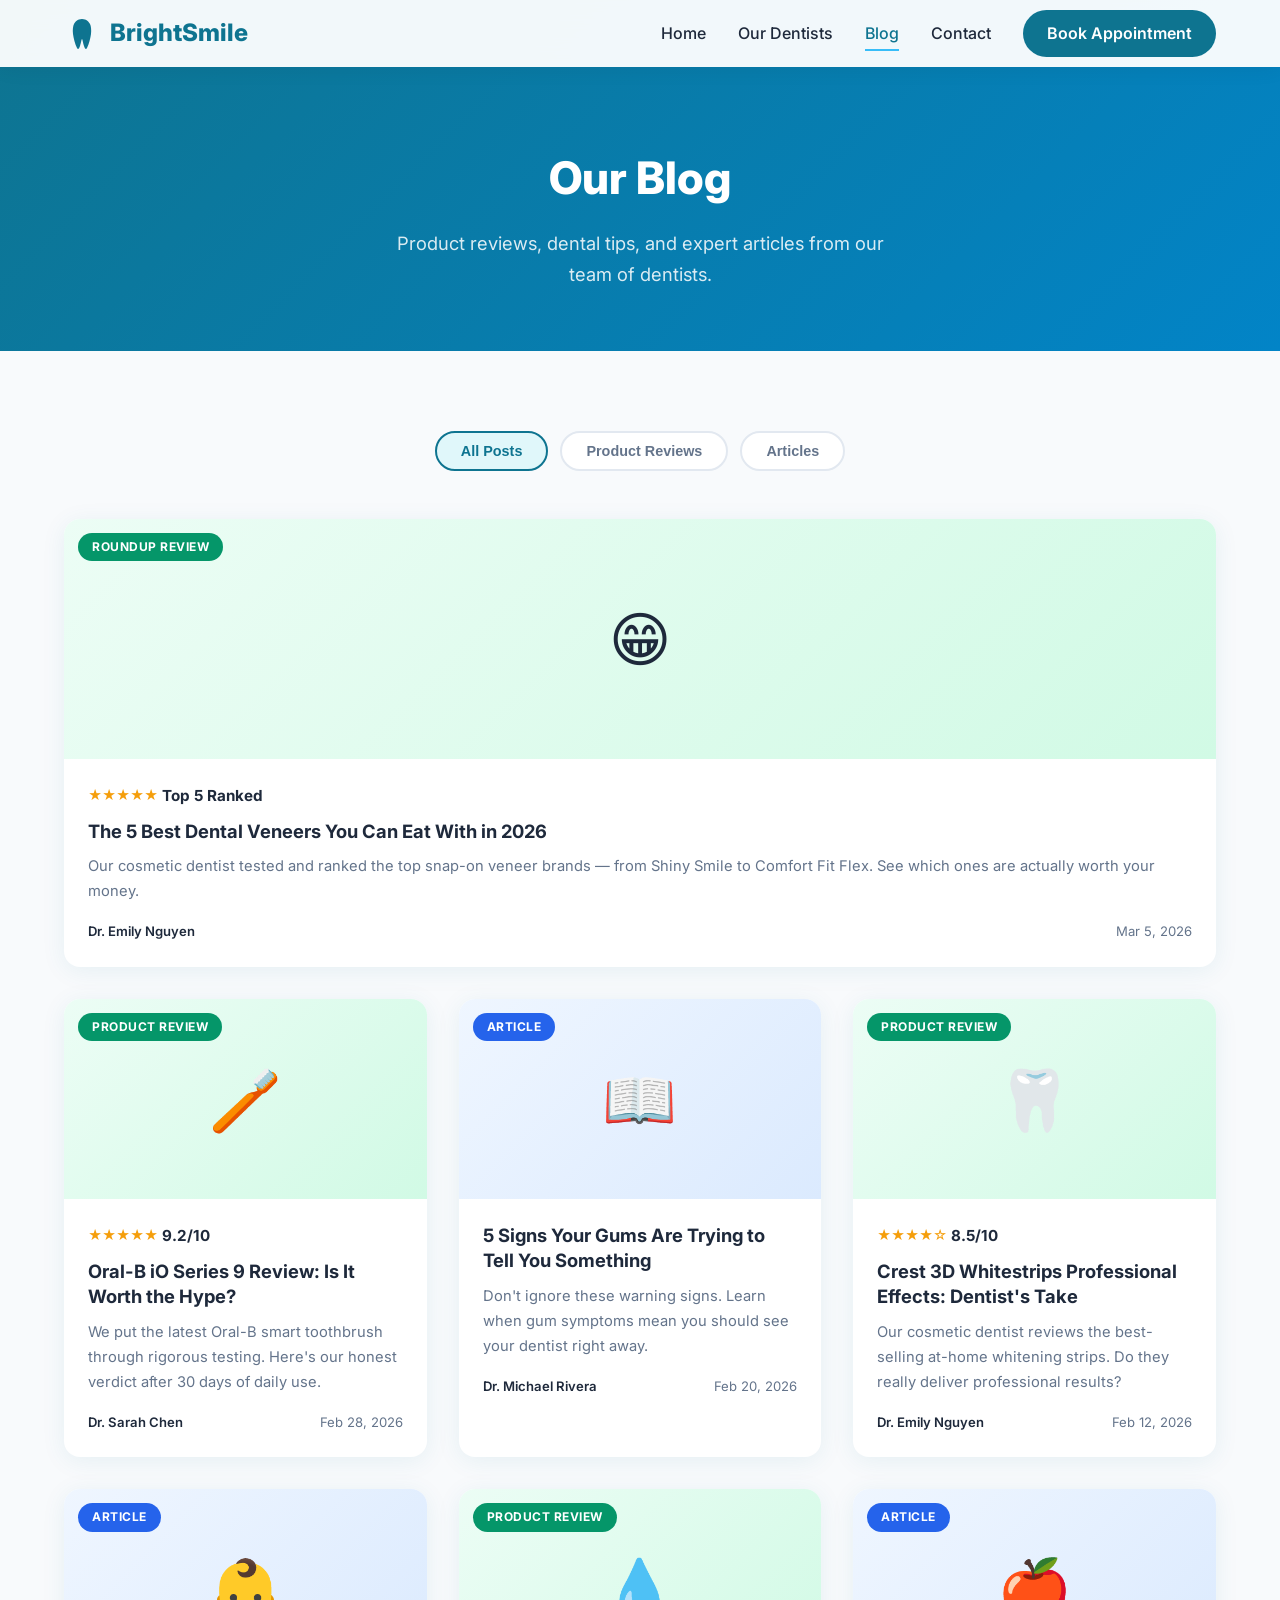
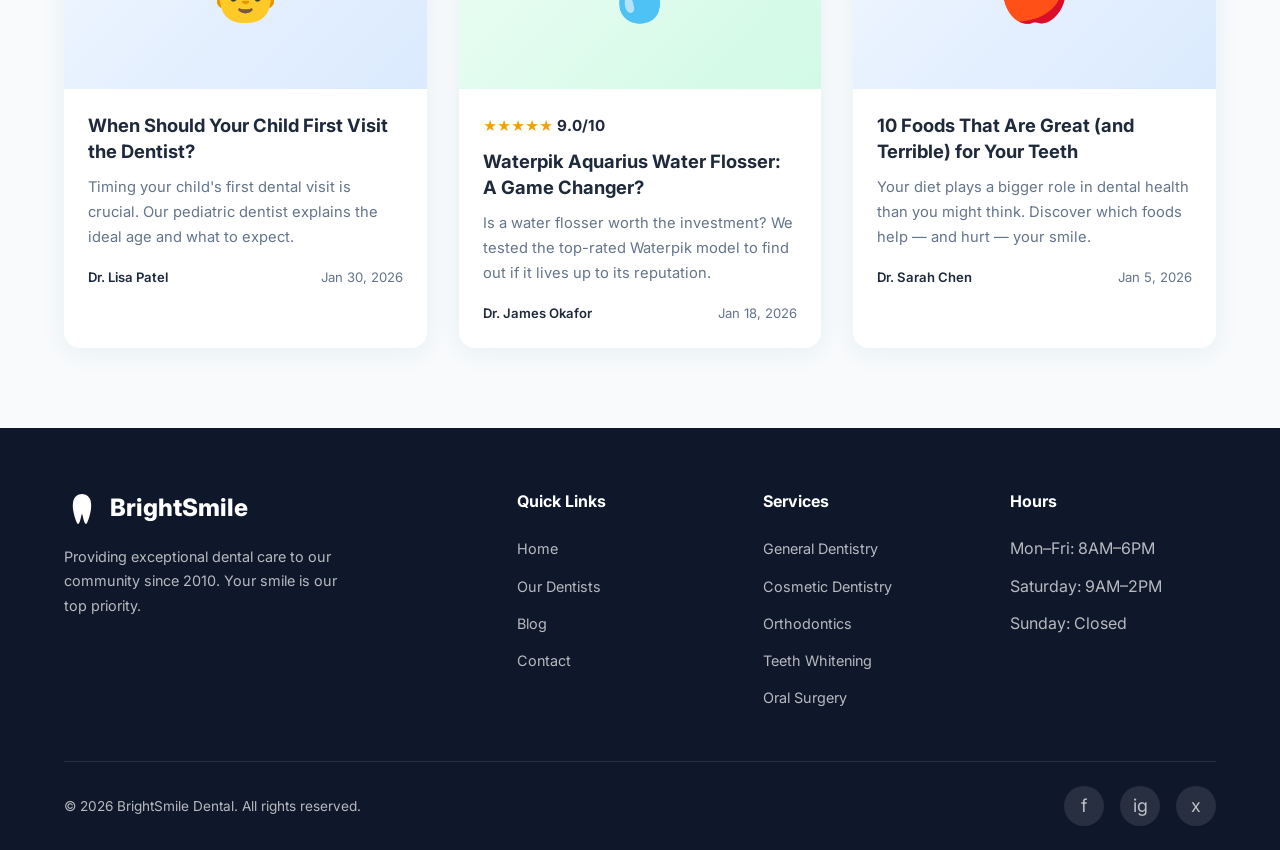
==== blog.html @ 6932d420 "Initial commit - BrightSmile Dental website" ====
<!DOCTYPE html>
<html lang="en">
<head>
  <!-- Google Tag Manager -->
<script>(function(w,d,s,l,i){w[l]=w[l]||[];w[l].push({'gtm.start':
new Date().getTime(),event:'gtm.js'});var f=d.getElementsByTagName(s)[0],
j=d.createElement(s),dl=l!='dataLayer'?'&l='+l:'';j.async=true;j.src=
'https://www.googletagmanager.com/gtm.js?id='+i+dl;f.parentNode.insertBefore(j,f);
})(window,document,'script','dataLayer','GTM-MJXPTK9');</script>
<!-- End Google Tag Manager -->
  <meta charset="UTF-8">
  <meta name="viewport" content="width=device-width, initial-scale=1.0">
  <title>Blog | BrightSmile Dental</title>
  <link rel="preconnect" href="https://fonts.googleapis.com">
  <link href="https://fonts.googleapis.com/css2?family=Inter:wght@400;500;600;700;800&display=swap" rel="stylesheet">
  <link rel="icon" type="image/svg+xml" href="favicon.svg">
  <link rel="stylesheet" href="styles.css">
</head>
<body>
<!-- Google Tag Manager (noscript) -->
<noscript><iframe src="https://www.googletagmanager.com/ns.html?id=GTM-MJXPTK9"
height="0" width="0" style="display:none;visibility:hidden"></iframe></noscript>
<!-- End Google Tag Manager (noscript) -->

  <!-- NAVBAR -->
  <nav class="navbar scrolled" id="navbar">
    <div class="container">
      <a href="index.html" class="logo">
        <svg viewBox="0 0 36 36" fill="none"><path d="M18 3C13.5 3 11 6 10 8C9 10 8.5 14 9 18C9.5 22 11 28 13 32C14 34 15 33 16 30C17 27 17.5 23 18 23C18.5 23 19 27 20 30C21 33 22 34 23 32C25 28 26.5 22 27 18C27.5 14 27 10 26 8C25 6 22.5 3 18 3Z" fill="currentColor"/></svg>
        BrightSmile
      </a>
      <div class="nav-links" id="navLinks">
        <a href="index.html">Home</a>
        <a href="dentists.html">Our Dentists</a>
        <a href="blog.html" class="active">Blog</a>
        <a href="index.html#contact">Contact</a>
        <a href="index.html#contact" class="nav-cta">Book Appointment</a>
      </div>
      <button class="mobile-toggle" id="mobileToggle" aria-label="Toggle menu">
        <span></span><span></span><span></span>
      </button>
    </div>
  </nav>

  <!-- PAGE HERO -->
  <section class="page-hero">
    <h1>Our Blog</h1>
    <p>Product reviews, dental tips, and expert articles from our team of dentists.</p>
  </section>

  <!-- BLOG LISTING -->
  <section class="section">
    <div class="container">

      <!-- Filters -->
      <div class="blog-filters">
        <button class="filter-btn active" data-filter="all">All Posts</button>
        <button class="filter-btn" data-filter="review">Product Reviews</button>
        <button class="filter-btn" data-filter="article">Articles</button>
      </div>

      <div class="blog-grid" id="blogGrid">

        <!-- FEATURED: Best Veneers Roundup -->
        <div class="blog-card" data-type="review" style="grid-column: 1 / -1;">
          <div class="blog-card-image review" style="height:240px;background:linear-gradient(135deg, #ecfdf5, #d1fae5);">
            😁
            <span class="blog-tag review">Roundup Review</span>
          </div>
          <div class="blog-card-body">
            <div class="rating">
              <span class="stars-small">★★★★★</span>
              <span class="score">Top 5 Ranked</span>
            </div>
            <h3><a href="best-veneers.html">The 5 Best Dental Veneers You Can Eat With in 2026</a></h3>
            <p class="excerpt">Our cosmetic dentist tested and ranked the top snap-on veneer brands — from Shiny Smile to Comfort Fit Flex. See which ones are actually worth your money.</p>
            <div class="blog-card-meta">
              <span class="author">Dr. Emily Nguyen</span>
              <span>Mar 5, 2026</span>
            </div>
          </div>
        </div>

        <!-- Post 1: Product Review -->
        <div class="blog-card" data-type="review">
          <div class="blog-card-image review">
            🪥
            <span class="blog-tag review">Product Review</span>
          </div>
          <div class="blog-card-body">
            <div class="rating">
              <span class="stars-small">★★★★★</span>
              <span class="score">9.2/10</span>
            </div>
            <h3><a href="post-oral-b-review.html">Oral-B iO Series 9 Review: Is It Worth the Hype?</a></h3>
            <p class="excerpt">We put the latest Oral-B smart toothbrush through rigorous testing. Here's our honest verdict after 30 days of daily use.</p>
            <div class="blog-card-meta">
              <span class="author">Dr. Sarah Chen</span>
              <span>Feb 28, 2026</span>
            </div>
          </div>
        </div>

        <!-- Post 2: Article -->
        <div class="blog-card" data-type="article">
          <div class="blog-card-image article">
            📖
            <span class="blog-tag article">Article</span>
          </div>
          <div class="blog-card-body">
            <h3><a href="post-gum-health.html">5 Signs Your Gums Are Trying to Tell You Something</a></h3>
            <p class="excerpt">Don't ignore these warning signs. Learn when gum symptoms mean you should see your dentist right away.</p>
            <div class="blog-card-meta">
              <span class="author">Dr. Michael Rivera</span>
              <span>Feb 20, 2026</span>
            </div>
          </div>
        </div>

        <!-- Post 3: Product Review -->
        <div class="blog-card" data-type="review">
          <div class="blog-card-image review">
            🦷
            <span class="blog-tag review">Product Review</span>
          </div>
          <div class="blog-card-body">
            <div class="rating">
              <span class="stars-small">★★★★☆</span>
              <span class="score">8.5/10</span>
            </div>
            <h3><a href="post-whitening-strips.html">Crest 3D Whitestrips Professional Effects: Dentist's Take</a></h3>
            <p class="excerpt">Our cosmetic dentist reviews the best-selling at-home whitening strips. Do they really deliver professional results?</p>
            <div class="blog-card-meta">
              <span class="author">Dr. Emily Nguyen</span>
              <span>Feb 12, 2026</span>
            </div>
          </div>
        </div>

        <!-- Post 4: Article -->
        <div class="blog-card" data-type="article">
          <div class="blog-card-image article">
            👶
            <span class="blog-tag article">Article</span>
          </div>
          <div class="blog-card-body">
            <h3><a href="post-kids-first-visit.html">When Should Your Child First Visit the Dentist?</a></h3>
            <p class="excerpt">Timing your child's first dental visit is crucial. Our pediatric dentist explains the ideal age and what to expect.</p>
            <div class="blog-card-meta">
              <span class="author">Dr. Lisa Patel</span>
              <span>Jan 30, 2026</span>
            </div>
          </div>
        </div>

        <!-- Post 5: Product Review -->
        <div class="blog-card" data-type="review">
          <div class="blog-card-image review">
            💧
            <span class="blog-tag review">Product Review</span>
          </div>
          <div class="blog-card-body">
            <div class="rating">
              <span class="stars-small">★★★★★</span>
              <span class="score">9.0/10</span>
            </div>
            <h3><a href="post-waterpik-review.html">Waterpik Aquarius Water Flosser: A Game Changer?</a></h3>
            <p class="excerpt">Is a water flosser worth the investment? We tested the top-rated Waterpik model to find out if it lives up to its reputation.</p>
            <div class="blog-card-meta">
              <span class="author">Dr. James Okafor</span>
              <span>Jan 18, 2026</span>
            </div>
          </div>
        </div>

        <!-- Post 6: Article -->
        <div class="blog-card" data-type="article">
          <div class="blog-card-image article">
            🍎
            <span class="blog-tag article">Article</span>
          </div>
          <div class="blog-card-body">
            <h3><a href="post-foods-for-teeth.html">10 Foods That Are Great (and Terrible) for Your Teeth</a></h3>
            <p class="excerpt">Your diet plays a bigger role in dental health than you might think. Discover which foods help — and hurt — your smile.</p>
            <div class="blog-card-meta">
              <span class="author">Dr. Sarah Chen</span>
              <span>Jan 5, 2026</span>
            </div>
          </div>
        </div>

      </div>
    </div>
  </section>

  <!-- FOOTER -->
  <footer class="footer">
    <div class="container">
      <div class="footer-grid">
        <div class="footer-brand">
          <a href="index.html" class="logo">
            <svg viewBox="0 0 36 36" fill="none"><path d="M18 3C13.5 3 11 6 10 8C9 10 8.5 14 9 18C9.5 22 11 28 13 32C14 34 15 33 16 30C17 27 17.5 23 18 23C18.5 23 19 27 20 30C21 33 22 34 23 32C25 28 26.5 22 27 18C27.5 14 27 10 26 8C25 6 22.5 3 18 3Z" fill="currentColor"/></svg>
            BrightSmile
          </a>
          <p>Providing exceptional dental care to our community since 2010. Your smile is our top priority.</p>
        </div>
        <div>
          <h4>Quick Links</h4>
          <ul>
            <li><a href="index.html">Home</a></li>
            <li><a href="dentists.html">Our Dentists</a></li>
            <li><a href="blog.html">Blog</a></li>
            <li><a href="index.html#contact">Contact</a></li>
          </ul>
        </div>
        <div>
          <h4>Services</h4>
          <ul>
            <li><a href="#">General Dentistry</a></li>
            <li><a href="#">Cosmetic Dentistry</a></li>
            <li><a href="#">Orthodontics</a></li>
            <li><a href="#">Teeth Whitening</a></li>
            <li><a href="#">Oral Surgery</a></li>
          </ul>
        </div>
        <div>
          <h4>Hours</h4>
          <ul>
            <li>Mon–Fri: 8AM–6PM</li>
            <li>Saturday: 9AM–2PM</li>
            <li>Sunday: Closed</li>
          </ul>
        </div>
      </div>
      <div class="footer-bottom">
        <p>&copy; 2026 BrightSmile Dental. All rights reserved.</p>
        <div class="social-links">
          <a href="#" aria-label="Facebook">f</a>
          <a href="#" aria-label="Instagram">ig</a>
          <a href="#" aria-label="Twitter">x</a>
        </div>
      </div>
    </div>
  </footer>

  <script src="main.js"></script>
</body>
</html>
---- styles.css ----
/* ===== RESET & BASE ===== */
*, *::before, *::after {
  margin: 0;
  padding: 0;
  box-sizing: border-box;
}

:root {
  --primary: #0e7490;
  --primary-dark: #0a5a6e;
  --primary-light: #e0f7fa;
  --accent: #38bdf8;
  --text: #1e293b;
  --text-light: #64748b;
  --white: #ffffff;
  --bg: #f8fafc;
  --card-shadow: 0 4px 24px rgba(14, 116, 144, 0.08);
  --radius: 16px;
  --radius-sm: 10px;
  --transition: 0.3s ease;
}

html {
  scroll-behavior: smooth;
  font-size: 16px;
}

body {
  font-family: 'Inter', 'Segoe UI', system-ui, -apple-system, sans-serif;
  color: var(--text);
  background: var(--bg);
  line-height: 1.7;
}

a {
  text-decoration: none;
  color: inherit;
}

ul { list-style: none; }
img { max-width: 100%; display: block; }

/* ===== UTILITIES ===== */
.container {
  max-width: 1200px;
  margin: 0 auto;
  padding: 0 24px;
}

.section {
  padding: 80px 0;
}

.section-title {
  font-size: 2.2rem;
  font-weight: 800;
  text-align: center;
  margin-bottom: 12px;
  color: var(--text);
}

.section-subtitle {
  text-align: center;
  color: var(--text-light);
  font-size: 1.1rem;
  margin-bottom: 48px;
  max-width: 560px;
  margin-left: auto;
  margin-right: auto;
}

.btn {
  display: inline-flex;
  align-items: center;
  gap: 8px;
  padding: 14px 32px;
  border-radius: 50px;
  font-weight: 600;
  font-size: 1rem;
  cursor: pointer;
  border: none;
  transition: var(--transition);
}

.btn-primary {
  background: var(--primary);
  color: var(--white);
}

.btn-primary:hover {
  background: var(--primary-dark);
  transform: translateY(-2px);
  box-shadow: 0 8px 24px rgba(14, 116, 144, 0.3);
}

.btn-outline {
  background: transparent;
  color: var(--primary);
  border: 2px solid var(--primary);
}

.btn-outline:hover {
  background: var(--primary);
  color: var(--white);
}

.btn-white {
  background: var(--white);
  color: var(--primary);
}

.btn-white:hover {
  background: var(--primary-light);
  transform: translateY(-2px);
}

/* ===== NAVBAR ===== */
.navbar {
  position: fixed;
  top: 0;
  left: 0;
  width: 100%;
  z-index: 1000;
  padding: 16px 0;
  transition: var(--transition);
  background: transparent;
}

.navbar.scrolled {
  background: rgba(255, 255, 255, 0.95);
  backdrop-filter: blur(12px);
  box-shadow: 0 2px 20px rgba(0,0,0,0.06);
  padding: 10px 0;
}

.navbar .container {
  display: flex;
  align-items: center;
  justify-content: space-between;
}

.logo {
  display: flex;
  align-items: center;
  gap: 10px;
  font-size: 1.5rem;
  font-weight: 800;
  color: var(--white);
  transition: var(--transition);
}

.navbar.scrolled .logo {
  color: var(--primary);
}

.logo svg {
  width: 36px;
  height: 36px;
}

.nav-links {
  display: flex;
  align-items: center;
  gap: 32px;
}

.nav-links a {
  font-weight: 500;
  color: rgba(255,255,255,0.85);
  transition: var(--transition);
  position: relative;
}

.navbar.scrolled .nav-links a {
  color: var(--text);
}

.nav-links a:hover,
.nav-links a.active {
  color: var(--white);
}

.navbar.scrolled .nav-links a:hover,
.navbar.scrolled .nav-links a.active {
  color: var(--primary);
}

.nav-links a::after {
  content: '';
  position: absolute;
  bottom: -4px;
  left: 0;
  width: 0;
  height: 2px;
  background: var(--accent);
  transition: var(--transition);
}

.nav-links a:hover::after,
.nav-links a.active::after {
  width: 100%;
}

.nav-cta {
  padding: 10px 24px !important;
  border-radius: 50px;
  background: var(--white) !important;
  color: var(--primary) !important;
  font-weight: 600 !important;
}

.nav-cta::after {
  display: none !important;
}

.navbar.scrolled .nav-cta {
  background: var(--primary) !important;
  color: var(--white) !important;
}

.mobile-toggle {
  display: none;
  flex-direction: column;
  gap: 5px;
  cursor: pointer;
  background: none;
  border: none;
  padding: 4px;
}

.mobile-toggle span {
  width: 26px;
  height: 3px;
  background: var(--white);
  border-radius: 4px;
  transition: var(--transition);
}

.navbar.scrolled .mobile-toggle span {
  background: var(--text);
}

/* ===== HERO ===== */
.hero {
  min-height: 100vh;
  display: flex;
  align-items: center;
  background: linear-gradient(135deg, #0e7490 0%, #0284c7 50%, #38bdf8 100%);
  position: relative;
  overflow: hidden;
}

.hero::before {
  content: '';
  position: absolute;
  top: -200px;
  right: -200px;
  width: 600px;
  height: 600px;
  background: rgba(255,255,255,0.05);
  border-radius: 50%;
}

.hero::after {
  content: '';
  position: absolute;
  bottom: -100px;
  left: -100px;
  width: 400px;
  height: 400px;
  background: rgba(255,255,255,0.04);
  border-radius: 50%;
}

.hero .container {
  display: grid;
  grid-template-columns: 1fr 1fr;
  gap: 60px;
  align-items: center;
  position: relative;
  z-index: 1;
}

.hero-content h1 {
  font-size: 3.5rem;
  font-weight: 800;
  color: var(--white);
  line-height: 1.15;
  margin-bottom: 20px;
}

.hero-content h1 span {
  color: #bae6fd;
}

.hero-content p {
  font-size: 1.2rem;
  color: rgba(255,255,255,0.85);
  margin-bottom: 36px;
  max-width: 480px;
}

.hero-buttons {
  display: flex;
  gap: 16px;
  flex-wrap: wrap;
}

.hero-stats {
  display: flex;
  gap: 40px;
  margin-top: 48px;
}

.hero-stat {
  text-align: center;
}

.hero-stat .number {
  font-size: 2rem;
  font-weight: 800;
  color: var(--white);
}

.hero-stat .label {
  font-size: 0.85rem;
  color: rgba(255,255,255,0.7);
  margin-top: 2px;
}

.hero-image {
  display: flex;
  justify-content: center;
  align-items: center;
}

.hero-image-wrapper {
  width: 420px;
  height: 420px;
  background: rgba(255,255,255,0.1);
  border-radius: 50%;
  display: flex;
  align-items: center;
  justify-content: center;
  position: relative;
}

.hero-image-wrapper .tooth-icon {
  font-size: 180px;
  opacity: 0.9;
}

.hero-image-wrapper::before {
  content: '';
  position: absolute;
  inset: -20px;
  border-radius: 50%;
  border: 2px dashed rgba(255,255,255,0.15);
}

/* ===== SERVICES ===== */
.services {
  background: var(--white);
}

.services-grid {
  display: grid;
  grid-template-columns: repeat(auto-fit, minmax(260px, 1fr));
  gap: 28px;
}

.service-card {
  background: var(--bg);
  border-radius: var(--radius);
  padding: 36px 28px;
  text-align: center;
  transition: var(--transition);
  border: 1px solid transparent;
}

.service-card:hover {
  transform: translateY(-6px);
  box-shadow: var(--card-shadow);
  border-color: var(--primary-light);
}

.service-icon {
  width: 64px;
  height: 64px;
  border-radius: 16px;
  background: var(--primary-light);
  color: var(--primary);
  display: flex;
  align-items: center;
  justify-content: center;
  font-size: 28px;
  margin: 0 auto 20px;
}

.service-card h3 {
  font-size: 1.15rem;
  font-weight: 700;
  margin-bottom: 10px;
}

.service-card p {
  color: var(--text-light);
  font-size: 0.95rem;
}

/* ===== DENTISTS ===== */
.dentists-grid {
  display: grid;
  grid-template-columns: repeat(auto-fit, minmax(280px, 1fr));
  gap: 32px;
}

.dentist-card {
  background: var(--white);
  border-radius: var(--radius);
  overflow: hidden;
  box-shadow: var(--card-shadow);
  transition: var(--transition);
}

.dentist-card:hover {
  transform: translateY(-6px);
  box-shadow: 0 12px 40px rgba(14, 116, 144, 0.15);
}

.dentist-photo {
  height: 280px;
  background: linear-gradient(135deg, var(--primary-light), #dbeafe);
  display: flex;
  align-items: center;
  justify-content: center;
  font-size: 80px;
  position: relative;
}

.dentist-specialty-badge {
  position: absolute;
  bottom: 12px;
  right: 12px;
  background: var(--primary);
  color: var(--white);
  padding: 5px 14px;
  border-radius: 50px;
  font-size: 0.78rem;
  font-weight: 600;
}

.dentist-info {
  padding: 24px;
}

.dentist-info h3 {
  font-size: 1.2rem;
  font-weight: 700;
  margin-bottom: 4px;
}

.dentist-info .credentials {
  color: var(--primary);
  font-weight: 600;
  font-size: 0.9rem;
  margin-bottom: 10px;
}

.dentist-info p {
  color: var(--text-light);
  font-size: 0.92rem;
  margin-bottom: 14px;
}

.dentist-meta {
  display: flex;
  align-items: center;
  gap: 16px;
  color: var(--text-light);
  font-size: 0.85rem;
}

.dentist-meta span {
  display: flex;
  align-items: center;
  gap: 4px;
}

/* ===== TESTIMONIALS ===== */
.testimonials {
  background: var(--white);
}

.testimonials-grid {
  display: grid;
  grid-template-columns: repeat(auto-fit, minmax(340px, 1fr));
  gap: 28px;
}

.testimonial-card {
  background: var(--bg);
  border-radius: var(--radius);
  padding: 32px;
  position: relative;
}

.testimonial-card .quote {
  font-size: 2.5rem;
  color: var(--primary);
  line-height: 1;
  margin-bottom: 12px;
}

.testimonial-card p {
  color: var(--text-light);
  font-style: italic;
  margin-bottom: 20px;
  font-size: 1rem;
}

.testimonial-author {
  display: flex;
  align-items: center;
  gap: 12px;
}

.testimonial-avatar {
  width: 48px;
  height: 48px;
  border-radius: 50%;
  background: var(--primary-light);
  display: flex;
  align-items: center;
  justify-content: center;
  font-weight: 700;
  color: var(--primary);
}

.testimonial-author-info .name {
  font-weight: 700;
  font-size: 0.95rem;
}

.testimonial-author-info .role {
  color: var(--text-light);
  font-size: 0.82rem;
}

.stars {
  color: #f59e0b;
  margin-bottom: 8px;
  font-size: 1rem;
}

/* ===== BLOG PREVIEW ===== */
.blog-grid {
  display: grid;
  grid-template-columns: repeat(auto-fit, minmax(340px, 1fr));
  gap: 32px;
}

.blog-card {
  background: var(--white);
  border-radius: var(--radius);
  overflow: hidden;
  box-shadow: var(--card-shadow);
  transition: var(--transition);
}

.blog-card:hover {
  transform: translateY(-6px);
  box-shadow: 0 12px 40px rgba(14, 116, 144, 0.15);
}

.blog-card-image {
  height: 200px;
  display: flex;
  align-items: center;
  justify-content: center;
  font-size: 60px;
  position: relative;
}

.blog-card-image.review {
  background: linear-gradient(135deg, #ecfdf5, #d1fae5);
}

.blog-card-image.article {
  background: linear-gradient(135deg, #eff6ff, #dbeafe);
}

.blog-tag {
  position: absolute;
  top: 14px;
  left: 14px;
  padding: 4px 14px;
  border-radius: 50px;
  font-size: 0.75rem;
  font-weight: 700;
  text-transform: uppercase;
  letter-spacing: 0.5px;
}

.blog-tag.review {
  background: #059669;
  color: white;
}

.blog-tag.article {
  background: #2563eb;
  color: white;
}

.blog-card-body {
  padding: 24px;
}

.blog-card-body h3 {
  font-size: 1.15rem;
  font-weight: 700;
  margin-bottom: 10px;
  line-height: 1.4;
}

.blog-card-body h3 a:hover {
  color: var(--primary);
}

.blog-card-body .excerpt {
  color: var(--text-light);
  font-size: 0.92rem;
  margin-bottom: 16px;
}

.blog-card-meta {
  display: flex;
  align-items: center;
  justify-content: space-between;
  color: var(--text-light);
  font-size: 0.82rem;
}

.blog-card-meta .author {
  font-weight: 600;
  color: var(--text);
}

.rating {
  display: flex;
  align-items: center;
  gap: 4px;
  margin-bottom: 10px;
}

.rating .score {
  font-weight: 700;
  color: var(--text);
  font-size: 0.95rem;
}

.rating .stars-small {
  color: #f59e0b;
  font-size: 0.85rem;
}

/* ===== BLOG PAGE ===== */
.page-hero {
  padding: 140px 0 60px;
  background: linear-gradient(135deg, #0e7490 0%, #0284c7 100%);
  text-align: center;
  color: var(--white);
}

.page-hero h1 {
  font-size: 2.8rem;
  font-weight: 800;
  margin-bottom: 12px;
}

.page-hero p {
  font-size: 1.15rem;
  opacity: 0.85;
  max-width: 500px;
  margin: 0 auto;
}

.blog-filters {
  display: flex;
  justify-content: center;
  gap: 12px;
  margin-bottom: 48px;
  flex-wrap: wrap;
}

.filter-btn {
  padding: 10px 24px;
  border-radius: 50px;
  border: 2px solid #e2e8f0;
  background: var(--white);
  font-weight: 600;
  font-size: 0.9rem;
  cursor: pointer;
  transition: var(--transition);
  color: var(--text-light);
}

.filter-btn:hover,
.filter-btn.active {
  border-color: var(--primary);
  color: var(--primary);
  background: var(--primary-light);
}

/* ===== BLOG POST PAGE ===== */
.blog-post-hero {
  padding: 140px 0 40px;
  background: linear-gradient(135deg, #0e7490 0%, #0284c7 100%);
  color: var(--white);
}

.blog-post-hero .breadcrumb {
  font-size: 0.9rem;
  opacity: 0.7;
  margin-bottom: 20px;
}

.blog-post-hero .breadcrumb a {
  color: var(--white);
  opacity: 0.85;
}

.blog-post-hero .breadcrumb a:hover {
  opacity: 1;
}

.blog-post-hero h1 {
  font-size: 2.6rem;
  font-weight: 800;
  max-width: 800px;
  line-height: 1.2;
  margin-bottom: 20px;
}

.blog-post-meta {
  display: flex;
  align-items: center;
  gap: 24px;
  flex-wrap: wrap;
  font-size: 0.95rem;
  opacity: 0.85;
}

.blog-post-meta .author-name {
  font-weight: 600;
}

.blog-post-content {
  max-width: 800px;
  margin: 0 auto;
  padding: 60px 24px;
}

.blog-post-content h2 {
  font-size: 1.6rem;
  font-weight: 700;
  margin-top: 40px;
  margin-bottom: 16px;
  color: var(--text);
}

.blog-post-content h3 {
  font-size: 1.3rem;
  font-weight: 700;
  margin-top: 32px;
  margin-bottom: 12px;
}

.blog-post-content p {
  margin-bottom: 18px;
  color: var(--text);
  line-height: 1.8;
}

.blog-post-content ul,
.blog-post-content ol {
  margin-bottom: 18px;
  padding-left: 24px;
  list-style: disc;
}

.blog-post-content ol {
  list-style: decimal;
}

.blog-post-content li {
  margin-bottom: 8px;
  line-height: 1.7;
}

.product-rating-box {
  background: var(--primary-light);
  border-radius: var(--radius);
  padding: 32px;
  text-align: center;
  margin: 32px 0;
}

.product-rating-box .big-score {
  font-size: 3rem;
  font-weight: 800;
  color: var(--primary);
}

.product-rating-box .out-of {
  color: var(--text-light);
  font-size: 1.1rem;
}

.product-rating-box .verdict {
  font-weight: 700;
  margin-top: 8px;
  font-size: 1.1rem;
}

.pros-cons {
  display: grid;
  grid-template-columns: 1fr 1fr;
  gap: 24px;
  margin: 28px 0;
}

.pros, .cons {
  border-radius: var(--radius-sm);
  padding: 24px;
}

.pros {
  background: #ecfdf5;
}

.cons {
  background: #fef2f2;
}

.pros h4, .cons h4 {
  font-size: 1rem;
  margin-bottom: 12px;
}

.pros h4 { color: #059669; }
.cons h4 { color: #dc2626; }

.pros ul, .cons ul {
  list-style: none !important;
  padding-left: 0 !important;
}

.pros li::before {
  content: '✓ ';
  color: #059669;
  font-weight: 700;
}

.cons li::before {
  content: '✗ ';
  color: #dc2626;
  font-weight: 700;
}

/* ===== CTA SECTION ===== */
.cta-section {
  background: linear-gradient(135deg, #0e7490 0%, #0284c7 100%);
  text-align: center;
  padding: 80px 0;
}

.cta-section h2 {
  font-size: 2.2rem;
  font-weight: 800;
  color: var(--white);
  margin-bottom: 16px;
}

.cta-section p {
  color: rgba(255,255,255,0.85);
  font-size: 1.1rem;
  margin-bottom: 32px;
  max-width: 500px;
  margin-left: auto;
  margin-right: auto;
}

/* ===== CONTACT ===== */
.contact {
  background: var(--white);
}

.contact-grid {
  display: grid;
  grid-template-columns: 1fr 1fr;
  gap: 60px;
}

.contact-info h3 {
  font-size: 1.5rem;
  font-weight: 700;
  margin-bottom: 24px;
}

.contact-item {
  display: flex;
  gap: 16px;
  margin-bottom: 24px;
}

.contact-item-icon {
  width: 48px;
  height: 48px;
  border-radius: 12px;
  background: var(--primary-light);
  color: var(--primary);
  display: flex;
  align-items: center;
  justify-content: center;
  font-size: 20px;
  flex-shrink: 0;
}

.contact-item h4 {
  font-size: 0.95rem;
  font-weight: 700;
  margin-bottom: 2px;
}

.contact-item p {
  color: var(--text-light);
  font-size: 0.9rem;
}

.contact-form h3 {
  font-size: 1.5rem;
  font-weight: 700;
  margin-bottom: 24px;
}

.form-row {
  display: grid;
  grid-template-columns: 1fr 1fr;
  gap: 16px;
}

.form-group {
  margin-bottom: 16px;
}

.form-group label {
  display: block;
  font-weight: 600;
  font-size: 0.9rem;
  margin-bottom: 6px;
}

.form-group input,
.form-group textarea,
.form-group select {
  width: 100%;
  padding: 12px 16px;
  border: 2px solid #e2e8f0;
  border-radius: var(--radius-sm);
  font-family: inherit;
  font-size: 0.95rem;
  transition: var(--transition);
  background: var(--bg);
}

.form-group input:focus,
.form-group textarea:focus,
.form-group select:focus {
  outline: none;
  border-color: var(--primary);
  background: var(--white);
}

.form-group textarea {
  height: 120px;
  resize: vertical;
}

/* ===== FOOTER ===== */
.footer {
  background: #0f172a;
  color: rgba(255,255,255,0.7);
  padding: 60px 0 24px;
}

.footer-grid {
  display: grid;
  grid-template-columns: 2fr 1fr 1fr 1fr;
  gap: 40px;
  margin-bottom: 40px;
}

.footer-brand .logo {
  color: var(--white);
  margin-bottom: 16px;
}

.footer-brand p {
  font-size: 0.9rem;
  max-width: 280px;
  line-height: 1.7;
}

.footer h4 {
  color: var(--white);
  font-size: 1rem;
  font-weight: 700;
  margin-bottom: 20px;
}

.footer ul li {
  margin-bottom: 10px;
}

.footer ul li a {
  font-size: 0.9rem;
  transition: var(--transition);
}

.footer ul li a:hover {
  color: var(--accent);
}

.footer-bottom {
  border-top: 1px solid rgba(255,255,255,0.1);
  padding-top: 24px;
  display: flex;
  align-items: center;
  justify-content: space-between;
  font-size: 0.85rem;
}

.social-links {
  display: flex;
  gap: 16px;
}

.social-links a {
  width: 40px;
  height: 40px;
  border-radius: 50%;
  background: rgba(255,255,255,0.1);
  display: flex;
  align-items: center;
  justify-content: center;
  font-size: 18px;
  transition: var(--transition);
}

.social-links a:hover {
  background: var(--primary);
  color: var(--white);
}

/* ===== RESPONSIVE ===== */
@media (max-width: 968px) {
  .hero .container {
    grid-template-columns: 1fr;
    text-align: center;
  }

  .hero-content p {
    margin: 0 auto 36px;
  }

  .hero-buttons {
    justify-content: center;
  }

  .hero-stats {
    justify-content: center;
  }

  .hero-image {
    display: none;
  }

  .hero-content h1 {
    font-size: 2.6rem;
  }

  .contact-grid {
    grid-template-columns: 1fr;
  }

  .footer-grid {
    grid-template-columns: 1fr 1fr;
  }

  .pros-cons {
    grid-template-columns: 1fr;
  }
}

@media (max-width: 768px) {
  .nav-links {
    display: none;
    position: absolute;
    top: 100%;
    left: 0;
    right: 0;
    background: var(--white);
    flex-direction: column;
    padding: 24px;
    gap: 16px;
    box-shadow: 0 20px 40px rgba(0,0,0,0.1);
    border-radius: 0 0 var(--radius) var(--radius);
  }

  .nav-links.open {
    display: flex;
  }

  .nav-links a {
    color: var(--text) !important;
    font-size: 1.1rem;
  }

  .nav-cta {
    background: var(--primary) !important;
    color: var(--white) !important;
    text-align: center;
    width: 100%;
    display: block;
    padding: 14px !important;
  }

  .mobile-toggle {
    display: flex;
  }

  .section {
    padding: 60px 0;
  }

  .section-title {
    font-size: 1.8rem;
  }

  .hero-content h1 {
    font-size: 2.2rem;
  }

  .blog-grid {
    grid-template-columns: 1fr;
  }

  .testimonials-grid {
    grid-template-columns: 1fr;
  }

  .footer-grid {
    grid-template-columns: 1fr;
  }

  .footer-bottom {
    flex-direction: column;
    gap: 16px;
    text-align: center;
  }

  .form-row {
    grid-template-columns: 1fr;
  }

  .page-hero h1 {
    font-size: 2rem;
  }

  .blog-post-hero h1 {
    font-size: 1.8rem;
  }
}

/* ===== DENTISTS PAGE SPECIFIC ===== */
.dentists-page .dentist-card {
  background: var(--white);
}

.dentist-full-bio {
  padding: 28px;
}

.dentist-full-bio .education {
  margin-top: 12px;
  padding-top: 12px;
  border-top: 1px solid #e2e8f0;
}

.dentist-full-bio .education h4 {
  font-size: 0.85rem;
  font-weight: 700;
  color: var(--text-light);
  text-transform: uppercase;
  letter-spacing: 0.5px;
  margin-bottom: 6px;
}

.dentist-full-bio .education p {
  font-size: 0.9rem;
  color: var(--text-light);
}

/* ===== FORBES-STYLE ROUNDUP PAGE ===== */
.roundup-hero {
  padding: 130px 0 50px;
  background: var(--white);
  border-bottom: 1px solid #e2e8f0;
}

.roundup-hero .container {
  max-width: 900px;
}

.roundup-breadcrumb {
  font-size: 0.82rem;
  font-weight: 600;
  text-transform: uppercase;
  letter-spacing: 1px;
  color: var(--primary);
  margin-bottom: 16px;
}

.roundup-breadcrumb a {
  color: var(--text-light);
}

.roundup-breadcrumb a:hover {
  color: var(--primary);
}

.roundup-hero h1 {
  font-size: 2.8rem;
  font-weight: 800;
  line-height: 1.15;
  color: var(--text);
  margin-bottom: 18px;
}

.roundup-hero .subtitle {
  font-size: 1.25rem;
  color: var(--text-light);
  line-height: 1.6;
  margin-bottom: 24px;
  max-width: 720px;
}

.roundup-byline {
  display: flex;
  align-items: center;
  gap: 16px;
  flex-wrap: wrap;
  padding-top: 20px;
  border-top: 1px solid #e2e8f0;
  font-size: 0.88rem;
  color: var(--text-light);
}

.roundup-byline .author-img {
  width: 44px;
  height: 44px;
  border-radius: 50%;
  background: var(--primary-light);
  display: flex;
  align-items: center;
  justify-content: center;
  color: var(--primary);
  font-weight: 700;
  font-size: 0.85rem;
}

.roundup-byline .author-details strong {
  color: var(--text);
  display: block;
}

.roundup-byline .separator {
  color: #cbd5e1;
}

/* Quick Picks Bar */
.quick-picks {
  background: #f1f5f9;
  border-bottom: 1px solid #e2e8f0;
  padding: 24px 0;
  position: sticky;
  top: 58px;
  z-index: 900;
}

.quick-picks .container {
  max-width: 900px;
}

.quick-picks-title {
  font-size: 0.75rem;
  font-weight: 700;
  text-transform: uppercase;
  letter-spacing: 1.5px;
  color: var(--text-light);
  margin-bottom: 12px;
}

.quick-picks-list {
  display: flex;
  gap: 12px;
  flex-wrap: wrap;
}

.quick-pick-chip {
  display: inline-flex;
  align-items: center;
  gap: 8px;
  padding: 8px 18px;
  background: var(--white);
  border: 1px solid #e2e8f0;
  border-radius: 50px;
  font-size: 0.85rem;
  font-weight: 600;
  color: var(--text);
  cursor: pointer;
  transition: var(--transition);
}

.quick-pick-chip:hover {
  border-color: var(--primary);
  color: var(--primary);
  box-shadow: 0 2px 8px rgba(14,116,144,0.1);
}

.quick-pick-chip .pick-number {
  width: 22px;
  height: 22px;
  border-radius: 50%;
  background: var(--primary);
  color: var(--white);
  display: flex;
  align-items: center;
  justify-content: center;
  font-size: 0.72rem;
  font-weight: 800;
}

/* Roundup Content Area */
.roundup-body {
  max-width: 900px;
  margin: 0 auto;
  padding: 48px 24px;
}

.roundup-body > p {
  font-size: 1.08rem;
  line-height: 1.85;
  color: var(--text);
  margin-bottom: 20px;
}

.roundup-body > h2 {
  font-size: 1.7rem;
  font-weight: 800;
  color: var(--text);
  margin-top: 48px;
  margin-bottom: 12px;
}

.roundup-body > h3 {
  font-size: 1.3rem;
  font-weight: 700;
  margin-top: 32px;
  margin-bottom: 12px;
}

/* Trust Box */
.trust-box {
  background: #f0fdf4;
  border: 1px solid #bbf7d0;
  border-radius: var(--radius);
  padding: 28px 32px;
  margin: 32px 0;
}

.trust-box h3 {
  font-size: 1rem;
  font-weight: 800;
  color: #166534;
  margin-bottom: 10px;
  display: flex;
  align-items: center;
  gap: 8px;
}

.trust-box p {
  font-size: 0.95rem;
  color: #15803d;
  line-height: 1.7;
  margin: 0;
}

/* Comparison Table */
.comparison-table-wrapper {
  overflow-x: auto;
  margin: 36px 0;
  border-radius: var(--radius);
  border: 1px solid #e2e8f0;
}

.comparison-table {
  width: 100%;
  border-collapse: collapse;
  font-size: 0.92rem;
}

.comparison-table thead {
  background: var(--text);
  color: var(--white);
}

.comparison-table th {
  padding: 14px 18px;
  text-align: left;
  font-weight: 700;
  font-size: 0.82rem;
  text-transform: uppercase;
  letter-spacing: 0.5px;
  white-space: nowrap;
}

.comparison-table td {
  padding: 14px 18px;
  border-bottom: 1px solid #f1f5f9;
  vertical-align: middle;
}

.comparison-table tbody tr {
  background: var(--white);
  transition: var(--transition);
}

.comparison-table tbody tr:hover {
  background: #f8fafc;
}

.comparison-table tbody tr:nth-child(even) {
  background: #fafbfc;
}

.comparison-table tbody tr:nth-child(even):hover {
  background: #f1f5f9;
}

.comparison-table .product-name-cell {
  display: flex;
  align-items: center;
  gap: 12px;
  font-weight: 700;
}

.comparison-table .table-thumb {
  width: 48px;
  height: 48px;
  border-radius: 8px;
  object-fit: cover;
  background: #f1f5f9;
}

.comparison-table .table-badge {
  display: inline-block;
  padding: 2px 10px;
  border-radius: 50px;
  font-size: 0.7rem;
  font-weight: 700;
  text-transform: uppercase;
  letter-spacing: 0.3px;
}

.table-badge.best {
  background: #fef3c7;
  color: #92400e;
}

.table-badge.runner-up {
  background: #e0e7ff;
  color: #3730a3;
}

.table-badge.budget {
  background: #ecfdf5;
  color: #065f46;
}

.table-score {
  font-weight: 800;
  color: var(--primary);
  font-size: 1rem;
}

/* Product Review Cards */
.review-card {
  background: var(--white);
  border: 1px solid #e2e8f0;
  border-radius: var(--radius);
  margin: 40px 0;
  overflow: hidden;
  transition: var(--transition);
}

.review-card:hover {
  box-shadow: 0 8px 32px rgba(0,0,0,0.08);
}

.review-card-rank {
  background: var(--text);
  color: var(--white);
  padding: 12px 24px;
  display: flex;
  align-items: center;
  justify-content: space-between;
}

.review-card-rank .rank-label {
  font-weight: 800;
  font-size: 0.95rem;
  display: flex;
  align-items: center;
  gap: 10px;
}

.review-card-rank .rank-number {
  width: 32px;
  height: 32px;
  border-radius: 50%;
  background: var(--primary);
  display: flex;
  align-items: center;
  justify-content: center;
  font-size: 0.9rem;
  font-weight: 800;
}

.review-card-rank .rank-badge {
  padding: 4px 14px;
  border-radius: 50px;
  font-size: 0.72rem;
  font-weight: 700;
  text-transform: uppercase;
  letter-spacing: 0.5px;
}

.rank-badge.editors-choice {
  background: #f59e0b;
  color: #fff;
}

.rank-badge.best-value {
  background: #10b981;
  color: #fff;
}

.rank-badge.runner-up {
  background: #6366f1;
  color: #fff;
}

.rank-badge.popular {
  background: #ec4899;
  color: #fff;
}

.review-card-content {
  display: grid;
  grid-template-columns: 300px 1fr;
  gap: 0;
}

.review-card-image {
  padding: 32px;
  display: flex;
  align-items: center;
  justify-content: center;
  background: #f8fafc;
  border-right: 1px solid #e2e8f0;
}

.review-card-image img {
  max-width: 100%;
  max-height: 240px;
  object-fit: contain;
  border-radius: 8px;
}

.review-card-details {
  padding: 32px;
}

.review-card-details h3 {
  font-size: 1.4rem;
  font-weight: 800;
  margin-bottom: 8px;
  color: var(--text);
}

.review-card-score {
  display: flex;
  align-items: center;
  gap: 12px;
  margin-bottom: 16px;
}

.score-circle {
  width: 52px;
  height: 52px;
  border-radius: 50%;
  background: var(--primary);
  color: var(--white);
  display: flex;
  align-items: center;
  justify-content: center;
  font-size: 1.2rem;
  font-weight: 800;
}

.score-label {
  font-size: 0.85rem;
  color: var(--text-light);
}

.score-label strong {
  display: block;
  color: var(--text);
  font-size: 0.95rem;
}

.review-card-details .description {
  font-size: 0.95rem;
  color: var(--text-light);
  line-height: 1.7;
  margin-bottom: 20px;
}

.review-card-specs {
  display: grid;
  grid-template-columns: 1fr 1fr;
  gap: 8px 24px;
  margin-bottom: 20px;
}

.spec-item {
  display: flex;
  align-items: center;
  gap: 6px;
  font-size: 0.88rem;
}

.spec-item .spec-label {
  color: var(--text-light);
}

.spec-item .spec-value {
  font-weight: 700;
  color: var(--text);
}

.review-card-pros-cons {
  display: grid;
  grid-template-columns: 1fr 1fr;
  gap: 20px;
  margin-top: 16px;
  padding-top: 16px;
  border-top: 1px solid #f1f5f9;
}

.review-card-pros-cons h4 {
  font-size: 0.82rem;
  font-weight: 700;
  text-transform: uppercase;
  letter-spacing: 0.5px;
  margin-bottom: 8px;
}

.review-card-pros-cons .rc-pros h4 {
  color: #059669;
}

.review-card-pros-cons .rc-cons h4 {
  color: #dc2626;
}

.review-card-pros-cons ul {
  list-style: none !important;
  padding: 0 !important;
  margin: 0;
}

.review-card-pros-cons li {
  font-size: 0.88rem;
  margin-bottom: 5px;
  padding-left: 18px;
  position: relative;
  line-height: 1.5;
  color: var(--text);
}

.rc-pros li::before {
  content: '+';
  position: absolute;
  left: 0;
  color: #059669;
  font-weight: 800;
}

.rc-cons li::before {
  content: '−';
  position: absolute;
  left: 0;
  color: #dc2626;
  font-weight: 800;
  font-size: 1.1rem;
  line-height: 1.35;
}

/* Bottom line box */
.bottom-line {
  background: #eff6ff;
  border-left: 4px solid var(--primary);
  padding: 20px 24px;
  margin-top: 20px;
  border-radius: 0 var(--radius-sm) var(--radius-sm) 0;
}

.bottom-line h4 {
  font-size: 0.82rem;
  font-weight: 700;
  text-transform: uppercase;
  letter-spacing: 0.5px;
  color: var(--primary);
  margin-bottom: 6px;
}

.bottom-line p {
  font-size: 0.92rem;
  color: var(--text);
  line-height: 1.6;
  margin: 0;
}

/* Methodology box */
.methodology-box {
  background: #f8fafc;
  border: 1px solid #e2e8f0;
  border-radius: var(--radius);
  padding: 32px;
  margin: 40px 0;
}

.methodology-box h3 {
  font-size: 1.15rem;
  font-weight: 800;
  margin-bottom: 16px;
}

.methodology-box p {
  font-size: 0.95rem;
  line-height: 1.75;
  color: var(--text);
  margin-bottom: 12px;
}

.methodology-box ul {
  list-style: disc !important;
  padding-left: 20px !important;
  margin-bottom: 12px;
}

.methodology-box li {
  font-size: 0.92rem;
  margin-bottom: 6px;
  color: var(--text);
  line-height: 1.6;
}

/* FAQ Section */
.faq-section {
  margin: 48px 0;
}

.faq-section h2 {
  font-size: 1.7rem;
  font-weight: 800;
  margin-bottom: 24px;
}

.faq-item {
  border-bottom: 1px solid #e2e8f0;
  padding: 20px 0;
}

.faq-item:first-of-type {
  border-top: 1px solid #e2e8f0;
}

.faq-item h4 {
  font-size: 1.05rem;
  font-weight: 700;
  margin-bottom: 10px;
  color: var(--text);
}

.faq-item p {
  font-size: 0.95rem;
  color: var(--text-light);
  line-height: 1.7;
  margin: 0;
}

/* Responsive for roundup */
@media (max-width: 768px) {
  .roundup-hero h1 {
    font-size: 2rem;
  }

  .review-card-content {
    grid-template-columns: 1fr;
  }

  .review-card-image {
    border-right: none;
    border-bottom: 1px solid #e2e8f0;
    padding: 24px;
  }

  .review-card-details {
    padding: 24px;
  }

  .review-card-specs {
    grid-template-columns: 1fr;
  }

  .review-card-pros-cons {
    grid-template-columns: 1fr;
  }

  .quick-picks-list {
    flex-wrap: nowrap;
    overflow-x: auto;
    padding-bottom: 8px;
    -webkit-overflow-scrolling: touch;
  }

  .quick-pick-chip {
    white-space: nowrap;
    flex-shrink: 0;
  }

  .comparison-table {
    font-size: 0.82rem;
  }

  .comparison-table th,
  .comparison-table td {
    padding: 10px 12px;
  }
}
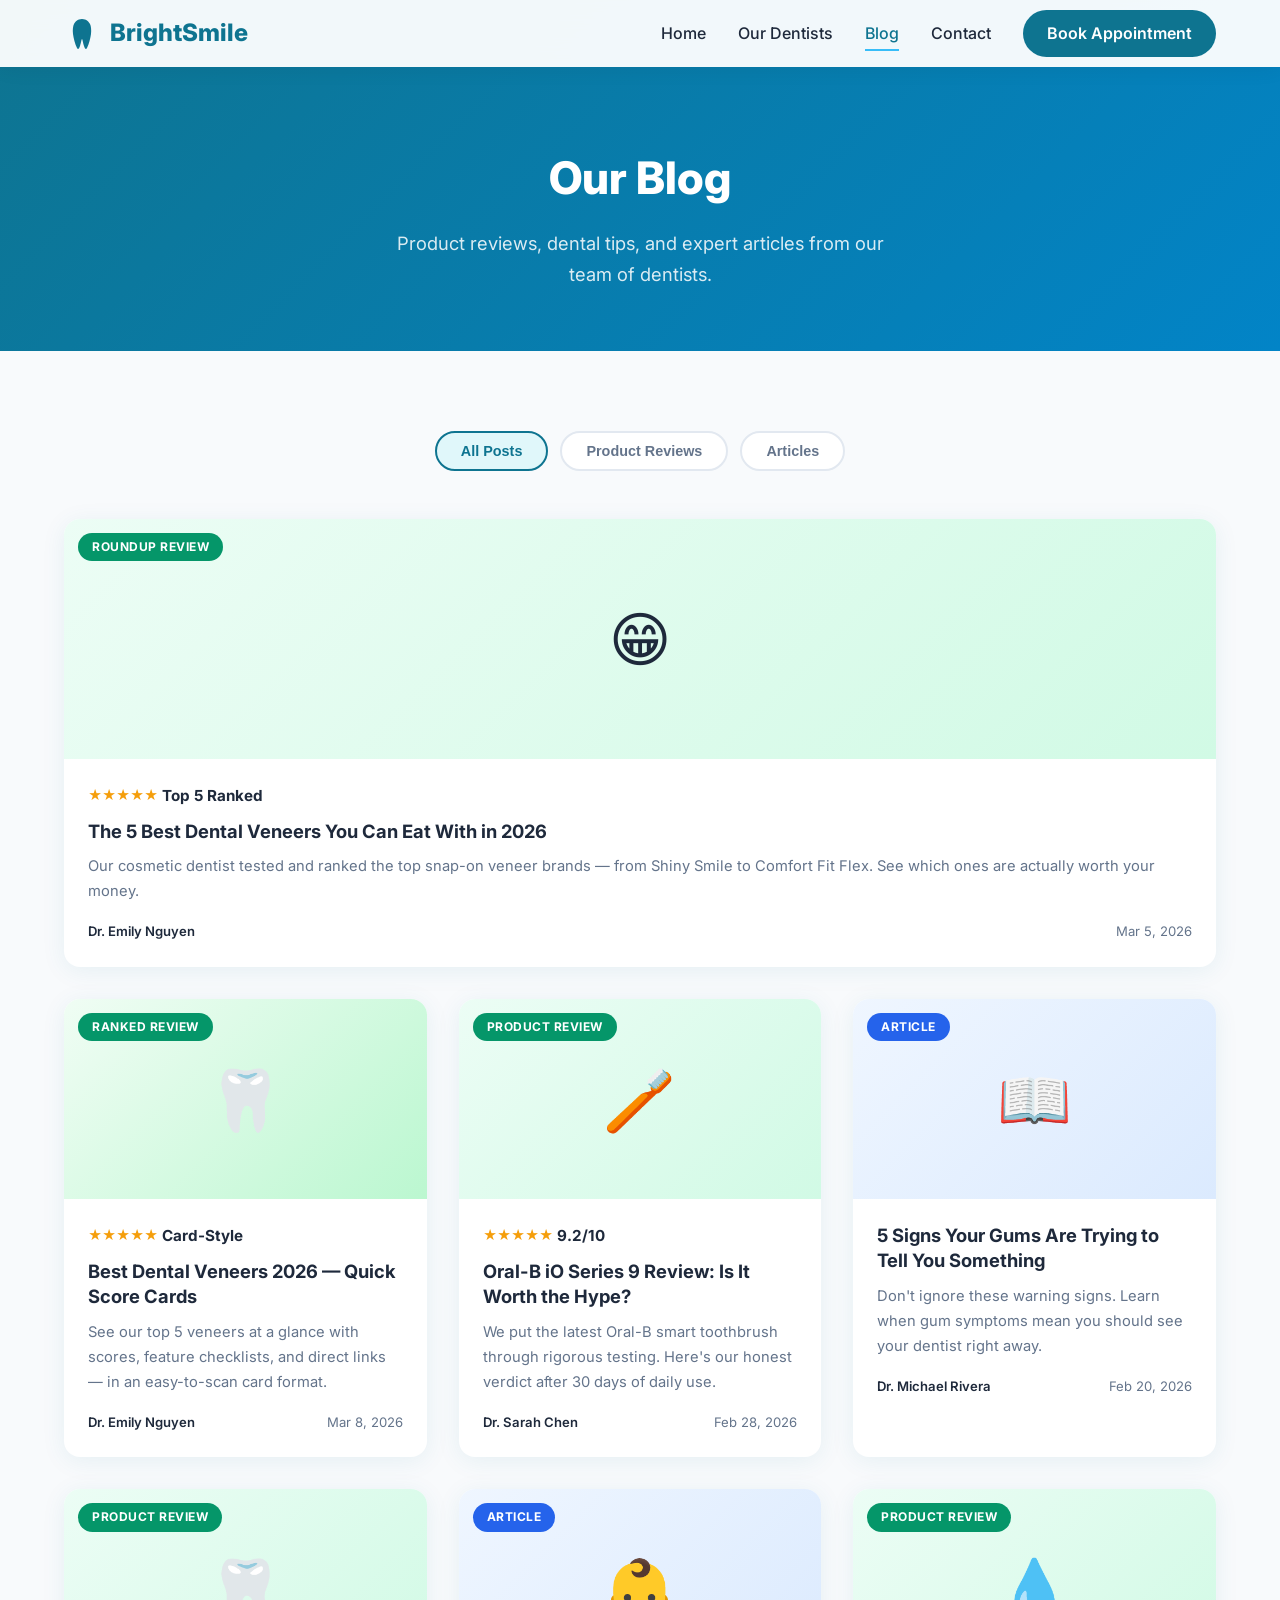
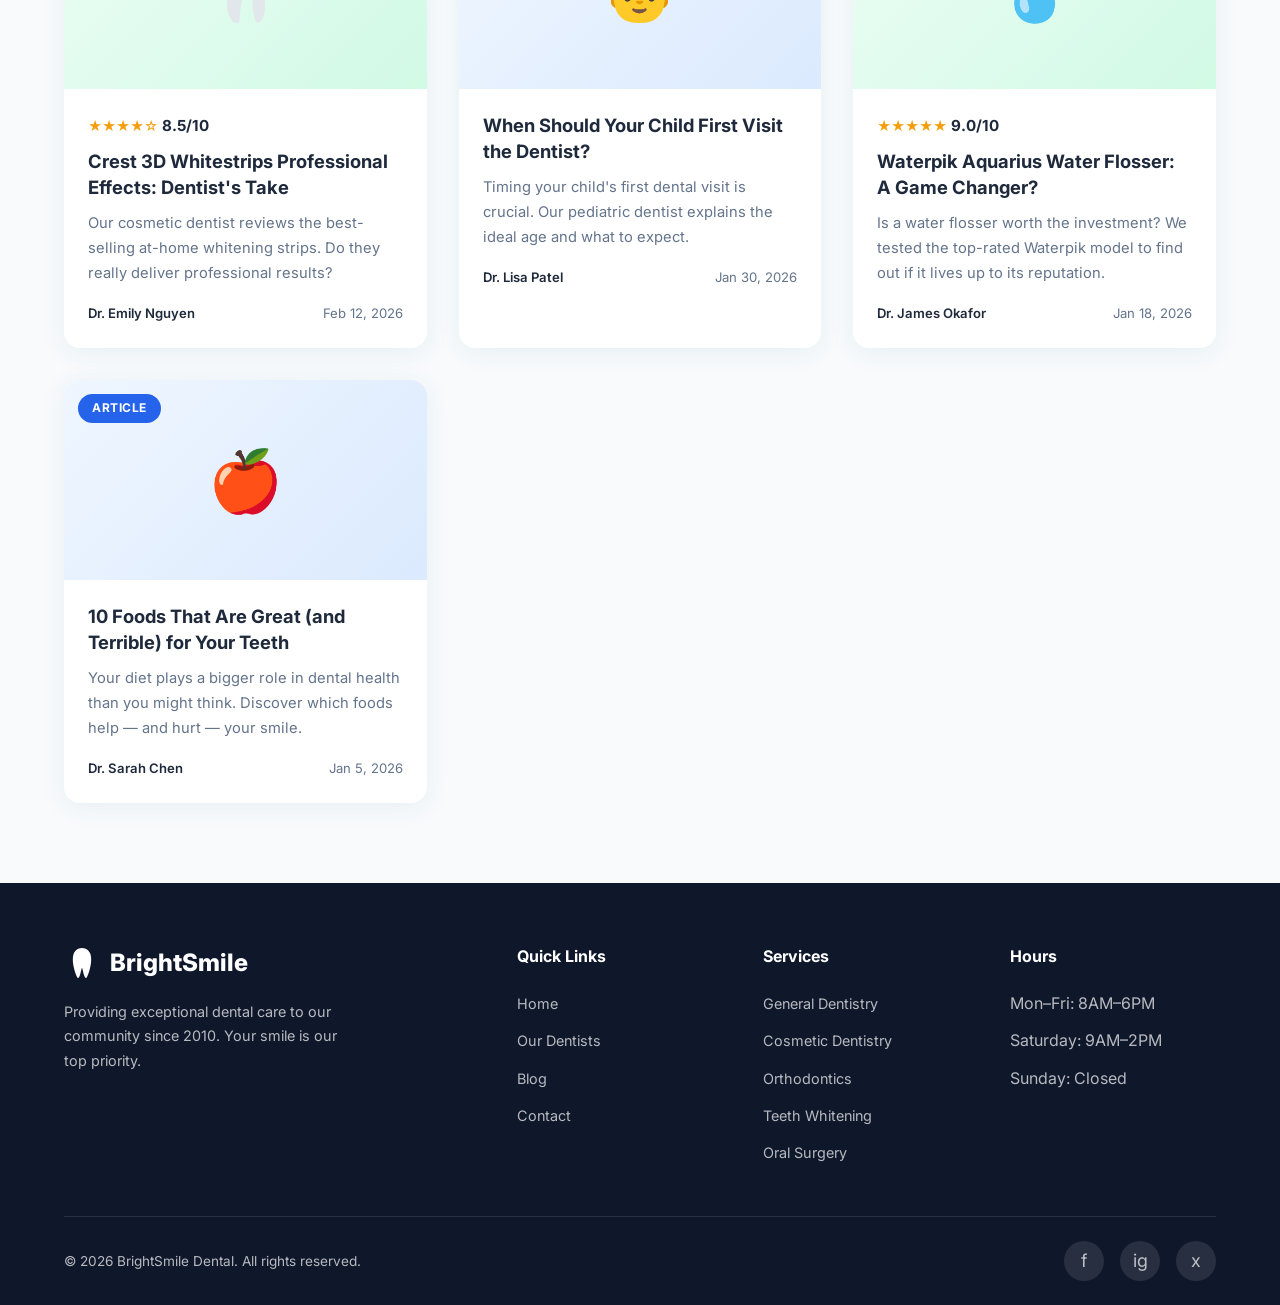
==== commit 1688f149: "Add card-style top 5 veneers review page (best-veneers-2.html)" ====
--- a/blog.html
+++ b/blog.html
@@ -81,6 +81,26 @@
           </div>
         </div>
 
+        <!-- FEATURED: Best Veneers Card-Style -->
+        <div class="blog-card" data-type="review">
+          <div class="blog-card-image review" style="background:linear-gradient(135deg, #f0fdf4, #bbf7d0);">
+            🦷
+            <span class="blog-tag review">Ranked Review</span>
+          </div>
+          <div class="blog-card-body">
+            <div class="rating">
+              <span class="stars-small">★★★★★</span>
+              <span class="score">Card-Style</span>
+            </div>
+            <h3><a href="best-veneers-2.html">Best Dental Veneers 2026 — Quick Score Cards</a></h3>
+            <p class="excerpt">See our top 5 veneers at a glance with scores, feature checklists, and direct links — in an easy-to-scan card format.</p>
+            <div class="blog-card-meta">
+              <span class="author">Dr. Emily Nguyen</span>
+              <span>Mar 8, 2026</span>
+            </div>
+          </div>
+        </div>
+
         <!-- Post 1: Product Review -->
         <div class="blog-card" data-type="review">
           <div class="blog-card-image review">
--- a/styles.css
+++ b/styles.css
@@ -1294,9 +1294,7 @@
   background: #f1f5f9;
   border-bottom: 1px solid #e2e8f0;
   padding: 24px 0;
-  position: sticky;
-  top: 58px;
-  z-index: 900;
+  position: relative;
 }
 
 .quick-picks .container {
@@ -1872,3 +1870,253 @@
     padding: 10px 12px;
   }
 }
+
+/* ===== CARD-STYLE REVIEW PAGE (v2) ===== */
+.v2-hero {
+  padding: 130px 0 50px;
+  background: var(--white);
+  border-bottom: 1px solid #e2e8f0;
+}
+
+.v2-hero .container {
+  max-width: 1060px;
+}
+
+.v2-hero h1 {
+  font-size: 2.6rem;
+  font-weight: 800;
+  line-height: 1.18;
+  color: var(--text);
+  margin-bottom: 14px;
+}
+
+.v2-hero .subtitle {
+  font-size: 1.15rem;
+  color: var(--text-light);
+  line-height: 1.6;
+  margin-bottom: 20px;
+  max-width: 740px;
+}
+
+.v2-body {
+  max-width: 1060px;
+  margin: 0 auto;
+  padding: 40px 24px 60px;
+}
+
+/* -- Review card v2 -- */
+.rv2-card {
+  border: 2px solid #e2e8f0;
+  border-radius: 14px;
+  overflow: hidden;
+  margin-bottom: 36px;
+  background: var(--white);
+  position: relative;
+  transition: box-shadow 0.3s ease;
+}
+
+.rv2-card:hover {
+  box-shadow: 0 8px 36px rgba(0,0,0,0.08);
+}
+
+/* Rank badge */
+.rv2-badge {
+  position: absolute;
+  top: 16px;
+  left: 16px;
+  background: #166534;
+  color: #fff;
+  font-size: 0.72rem;
+  font-weight: 800;
+  text-transform: uppercase;
+  letter-spacing: 1px;
+  padding: 6px 16px;
+  border-radius: 6px;
+  z-index: 2;
+}
+
+/* Inner layout */
+.rv2-inner {
+  display: grid;
+  grid-template-columns: 260px 1fr 240px;
+  min-height: 380px;
+}
+
+/* Left — image */
+.rv2-image {
+  display: flex;
+  align-items: center;
+  justify-content: center;
+  padding: 48px 24px 24px;
+  background: #fafbfc;
+  border-right: 1px solid #f1f5f9;
+}
+
+.rv2-image img {
+  max-width: 100%;
+  max-height: 220px;
+  object-fit: contain;
+}
+
+/* Center — features */
+.rv2-features {
+  padding: 28px 32px;
+  display: flex;
+  flex-direction: column;
+  justify-content: center;
+}
+
+.rv2-features h3 {
+  font-size: 1.35rem;
+  font-weight: 800;
+  color: var(--text);
+  margin-bottom: 18px;
+}
+
+.rv2-checklist {
+  list-style: none !important;
+  padding: 0 !important;
+  margin: 0;
+}
+
+.rv2-checklist li {
+  font-size: 0.92rem;
+  line-height: 1.65;
+  margin-bottom: 6px;
+  padding-left: 26px;
+  position: relative;
+  color: var(--text);
+}
+
+.rv2-checklist li::before {
+  content: '✅';
+  position: absolute;
+  left: 0;
+  font-size: 0.82rem;
+}
+
+.rv2-checklist li.con::before {
+  content: '❌';
+}
+
+.rv2-checklist li .label {
+  font-weight: 700;
+}
+
+/* Right — score sidebar */
+.rv2-sidebar {
+  border-left: 1px solid #f1f5f9;
+  display: flex;
+  flex-direction: column;
+  align-items: center;
+  justify-content: center;
+  padding: 32px 24px;
+  text-align: center;
+  gap: 6px;
+}
+
+.rv2-sidebar .sidebar-title {
+  font-size: 0.82rem;
+  font-weight: 600;
+  color: var(--text-light);
+  text-transform: uppercase;
+  letter-spacing: 0.5px;
+}
+
+.rv2-sidebar .big-score {
+  font-size: 3.2rem;
+  font-weight: 800;
+  color: var(--text);
+  line-height: 1;
+  margin: 4px 0;
+}
+
+.rv2-sidebar .score-word {
+  font-size: 1.05rem;
+  font-weight: 700;
+  color: #d97706;
+}
+
+.rv2-sidebar .sidebar-stars {
+  color: #f59e0b;
+  font-size: 1.15rem;
+  letter-spacing: 2px;
+}
+
+.rv2-sidebar .sidebar-ratings {
+  font-size: 0.78rem;
+  color: var(--text-light);
+  margin-bottom: 10px;
+}
+
+.rv2-visit-btn {
+  display: block;
+  width: 100%;
+  padding: 13px 24px;
+  background: #f59e0b;
+  color: #fff;
+  font-size: 1rem;
+  font-weight: 800;
+  text-align: center;
+  border-radius: 8px;
+  text-decoration: none;
+  transition: background 0.3s ease, transform 0.2s ease;
+  letter-spacing: 0.5px;
+}
+
+.rv2-visit-btn:hover {
+  background: #d97706;
+  transform: translateY(-1px);
+}
+
+.rv2-sale-badge {
+  margin-top: 10px;
+  background: #dc2626;
+  color: #fff;
+  padding: 8px 14px;
+  border-radius: 8px;
+  font-size: 0.78rem;
+  font-weight: 700;
+  line-height: 1.4;
+  text-align: center;
+}
+
+.rv2-sale-badge .sale-pct {
+  color: #fde047;
+  font-weight: 800;
+  display: block;
+  font-size: 0.85rem;
+}
+
+/* Responsive v2 */
+@media (max-width: 968px) {
+  .rv2-inner {
+    grid-template-columns: 200px 1fr 200px;
+  }
+}
+
+@media (max-width: 768px) {
+  .v2-hero h1 {
+    font-size: 2rem;
+  }
+
+  .rv2-inner {
+    grid-template-columns: 1fr;
+  }
+
+  .rv2-image {
+    border-right: none;
+    border-bottom: 1px solid #f1f5f9;
+    padding: 48px 24px 24px;
+  }
+
+  .rv2-features {
+    padding: 24px;
+  }
+
+  .rv2-sidebar {
+    border-left: none;
+    border-top: 1px solid #f1f5f9;
+    padding: 24px;
+  }
+}
